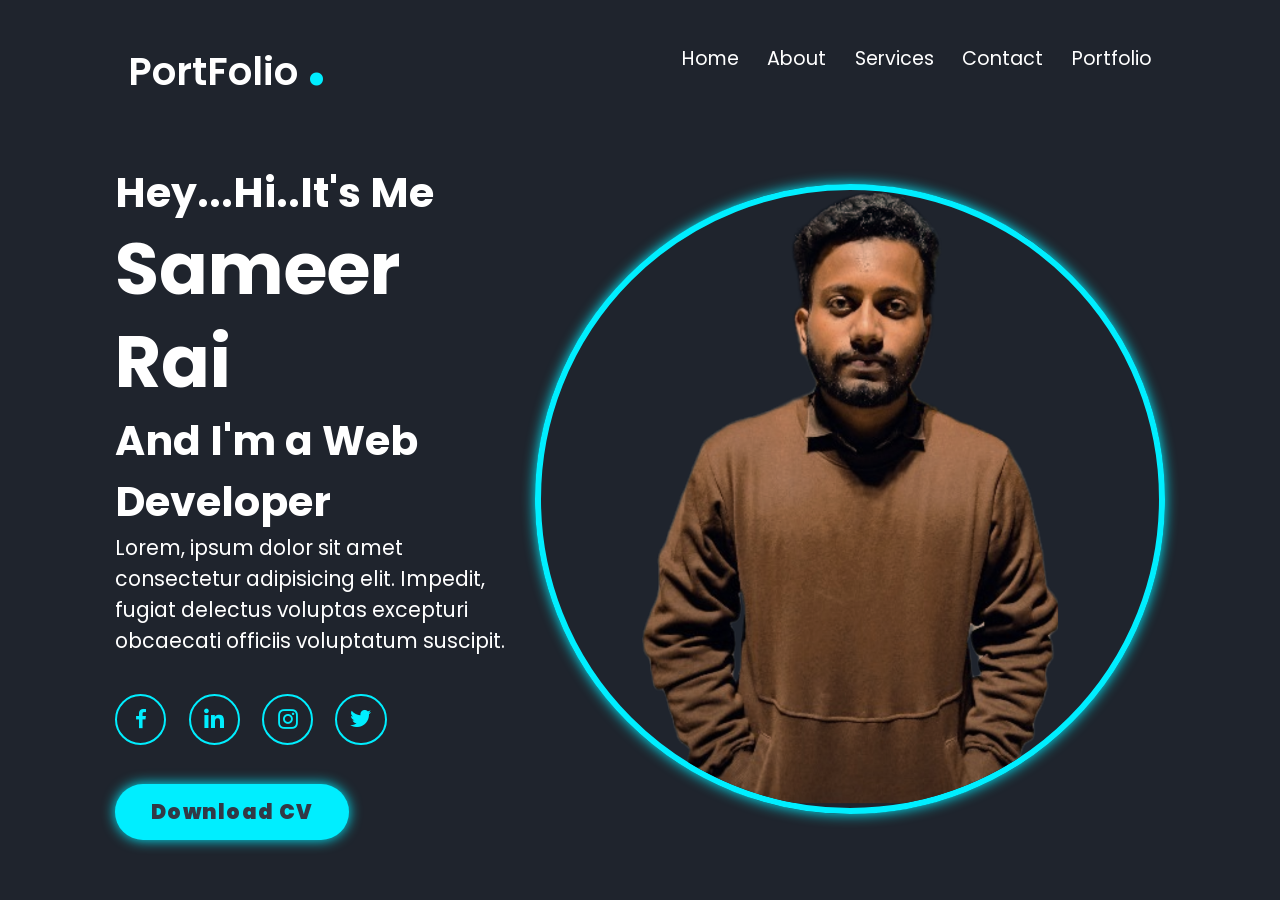
==== portfolio.html @ 35c37661 "Firstcommit" ====
<!DOCTYPE html>
<html lang="en">

<head>
    <meta charset="UTF-8">
    <meta http-equiv="X-UA-Compatible" content="IE=edge">
    <meta name="viewport" content="width=device-width, initial-scale=1.0">
    <title>Portfolio.</title>

    <!-- box icons -->
    <link href='https://unpkg.com/boxicons@2.1.4/css/boxicons.min.css' rel='stylesheet'>

    <!-- custom css -->
    <link rel="stylesheet" href="portfolio.css">
</head>

<body>
    <!-- Header design -->
    <header class="header">
        <a href="#" class="logo">PortFolio <p>.</p></a>

        <i class='bx bx-menu' id="menu-icon"></i>
        <nav class="navbar">
            <a href="#home">Home</a>
            <a href="#about">About</a>
            <a href="#services">Services</a>
            <a href="#contact">Contact</a>
            <a href="#portfolio">Portfolio</a>

        </nav>
    </header>


    <!-- Home section design -->

    <section class="home" id="home">
        <div class="home-content">
            <h3>Hey...Hi..It's Me</h3>
            <h1>Sameer Rai</h1>
            <h3>And I'm a <span>Web Developer</span></h3>
            <p>Lorem, ipsum dolor sit amet consectetur adipisicing elit. Impedit, fugiat delectus voluptas excepturi
                obcaecati officiis voluptatum suscipit.</p>

            <div class="social-media">
                <a href="#"><i class='bx bxl-facebook'></i></a>
                <a href="#"><i class='bx bxl-linkedin'></i></a>
                <a href="#"><i class='bx bxl-instagram'></i></a>
                <a href="#"><i class='bx bxl-twitter'></i></a>
            </div>
            <a href="#" class="btn" >Download CV</a>
        </div>
        <div class="home-img">
            <img src="images\My project-1.png" alt="">
        </div>
    </section>
</body>

</html>
---- portfolio.css ----
@import url('https://fonts.googleapis.com/css2?family=Poppins:wght@200&display=swap');





* {
    margin: 0;
    padding: 0;
    box-sizing: border-box;
    text-decoration: none;
    border: none;
    outline: smooth;
    scroll-behavior: smooth;
    font-family: 'Poppins', sans-serif;
}

:root {
    --bg-color: #1f242d;
    --second-bg-color: #323946;
    --text-color: #fff;
    --main-color: #0ef;
}

html {
    font-size: 80%;
    overflow: hidden;
}

body {
    background: var(--bg-color);
    color: var(--text-color);
}

section{
    min-height: 100vh;
    padding: 10rem 9% 2rem;
}

.header {
    position: fixed;
    top: 0;
    left: 0;
    width: 100%;
    padding: 0 10%;
    background: var(--bg-color);
    display: flex;
    justify-content: space-between;
    align-items: center;
    z-index: 100;
}

.logo{
    font-size: 3rem;
    color: var(--text-color);
    font-weight: 600;
    cursor: pointer;
    transition: 0.5s;
}
.logo p{
    display: inline;
    font-size: 6rem;
    color: var(--main-color);
}

.navbar a{
    font-size: 1.5rem;
    color: var(--text-color);
    margin-left: 4 rem;
    padding-left: 2rem;
    transition: 0.5s;

}

.navbar a:hover{
    color: var(--main-color);
   
}

#menu-icon{
    font-size: 3rem;
    color: var(--text-color);
    display: none;
}


.home{
    display: flex;
    justify-content: center;
    align-items: center;
}
.home-img img{
    width: 70vh;
    border: 6px solid var(--main-color);
    border-radius: 50%;
    margin-left: 2rem;
    box-shadow: 0 0 1rem var(--main-color);
}

.home-content h3{
    font-size: 3.2rem;
    font-weight: 700;

}
.home-content h1{
    font-size: 5.6rem;
    font-weight: 700;
    line-height: 1.3;
}
.home-content p{
    font-size: 1.6rem;
    text-decoration-style: double;
    
}
.social-media a{
    display: inline-flex;
    justify-content: center;
    align-items: center;
    width: 4rem;
    height: 4rem;
    background: transparent;
    border: 2px solid var(--main-color);
    border-radius: 50%;
    font-size: 2rem;
    color: var(--main-color);
    margin: 3rem 1.5rem 3rem 0;
    transition: 0.5s ease;
}

.social-media a:hover{
    background-color: var(--main-color);
    color: var(--second-bg-color);
    box-shadow: 0 0 1rem var(--main-color);
}

.btn{
    display: inline-block;
    background-color: var(--main-color);
    padding: 1rem 2.8rem;
    border-radius: 4rem;
    box-shadow: 0 0 1rem var(--main-color);
    font-size: 1.6rem;
    color: var(--second-bg-color);
    letter-spacing: .1rem;
    font-weight: 900;
}
.btn:hover{
    box-shadow: none;
}
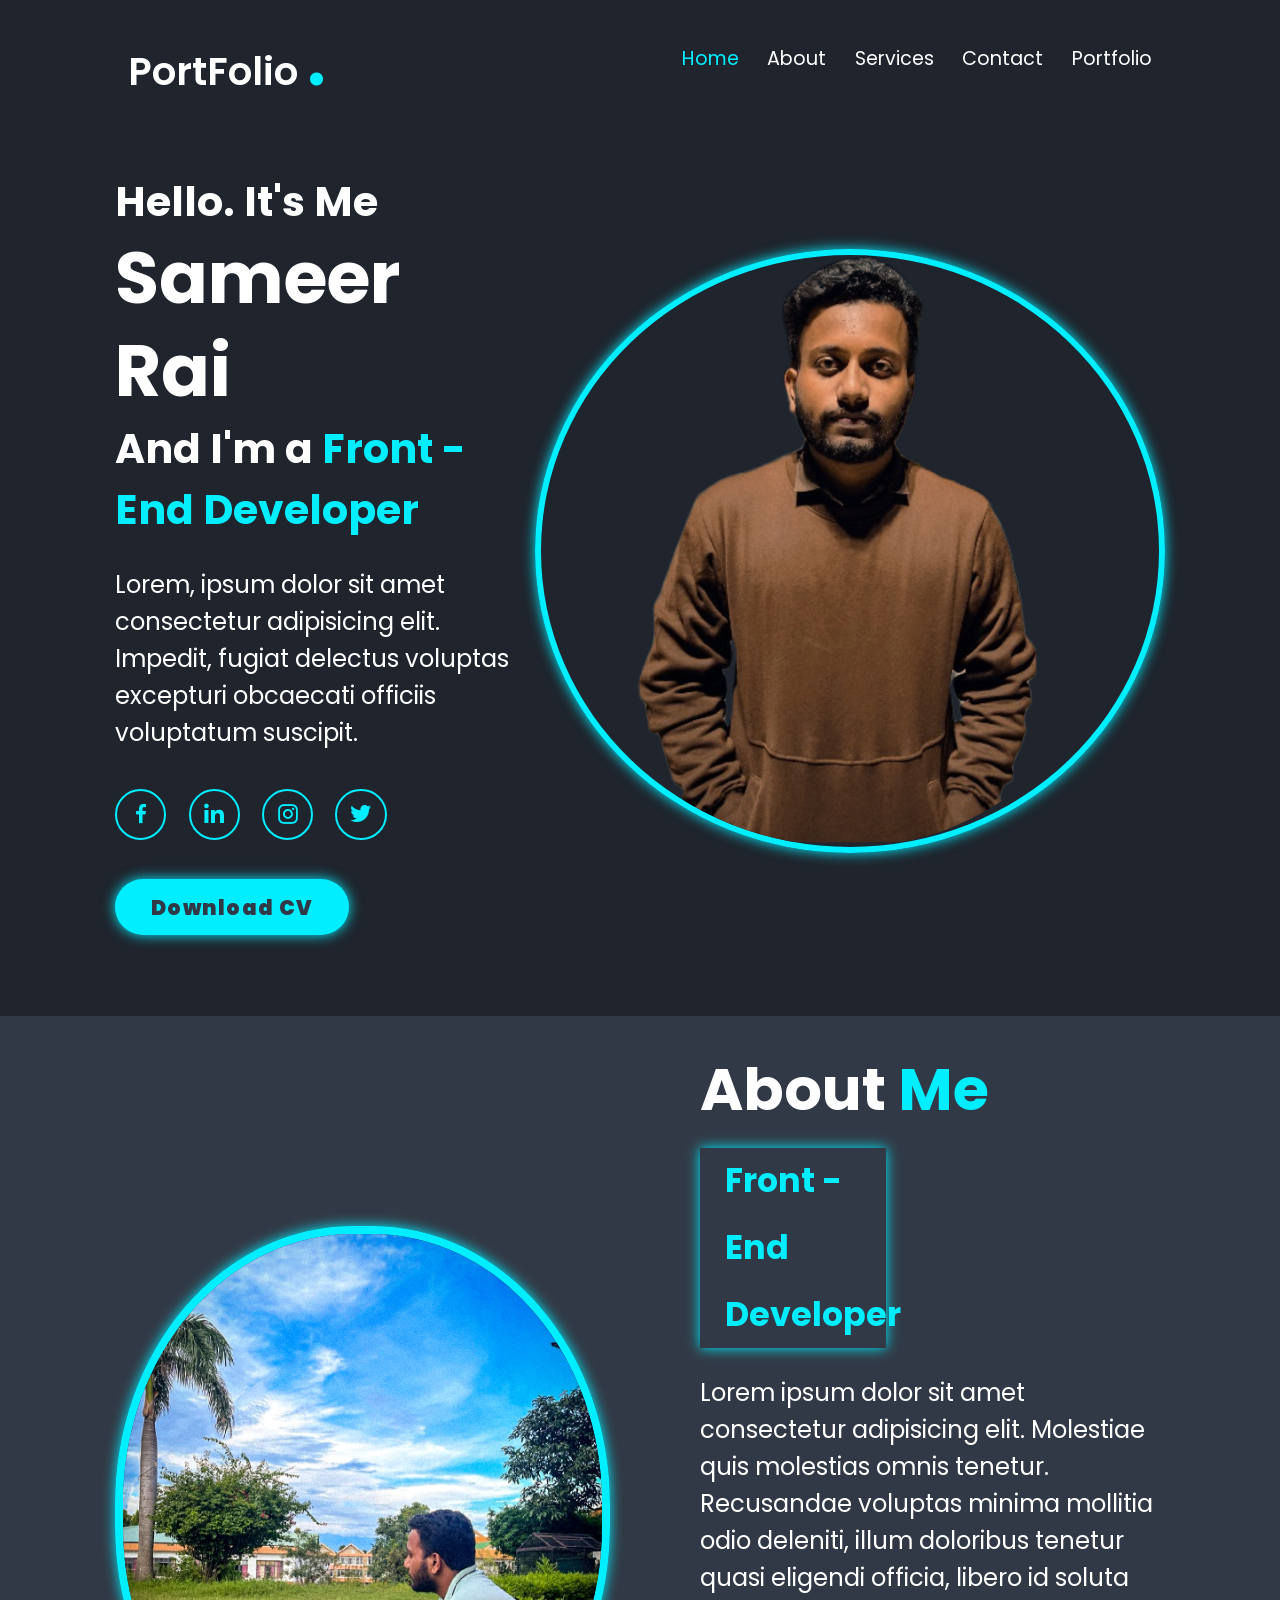
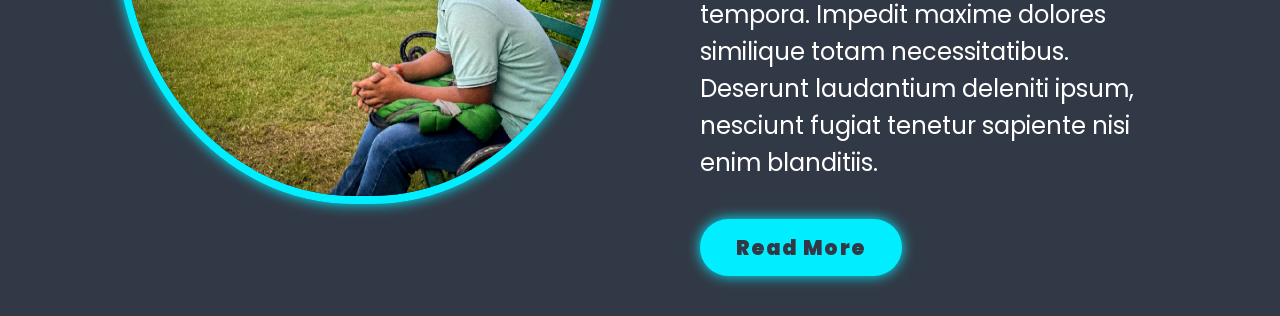
==== commit db2bdb72: "about commit" ====
--- a/portfolio.html
+++ b/portfolio.html
@@ -21,7 +21,7 @@
 
         <i class='bx bx-menu' id="menu-icon"></i>
         <nav class="navbar">
-            <a href="#home">Home</a>
+            <a href="#home" class = "active">Home</a>
             <a href="#about">About</a>
             <a href="#services">Services</a>
             <a href="#contact">Contact</a>
@@ -35,9 +35,9 @@
 
     <section class="home" id="home">
         <div class="home-content">
-            <h3>Hey...Hi..It's Me</h3>
+            <h3>Hello. It's Me</h3>
             <h1>Sameer Rai</h1>
-            <h3>And I'm a <span>Web Developer</span></h3>
+            <h3>And I'm a <span>Front - End Developer</span></h3>
             <p>Lorem, ipsum dolor sit amet consectetur adipisicing elit. Impedit, fugiat delectus voluptas excepturi
                 obcaecati officiis voluptatum suscipit.</p>
 
@@ -53,6 +53,21 @@
             <img src="images\My project-1.png" alt="">
         </div>
     </section>
+
+
+
+    <!-- about section -->
+    <section class="about" id="about">
+        <div class="about-img">
+            <img src="images\My-project-2.jpg" alt="">
+        </div>
+        <div class="about-content">
+            <h2 class="heading">About <span>Me</span></h2>
+            <h3>Front - End Developer</h3>
+            <p>Lorem ipsum dolor sit amet consectetur adipisicing elit. Molestiae quis molestias omnis tenetur. Recusandae voluptas minima mollitia odio deleniti, illum doloribus tenetur quasi eligendi officia, libero id soluta tempora. Impedit maxime dolores similique totam necessitatibus. Deserunt laudantium deleniti ipsum, nesciunt fugiat tenetur sapiente nisi enim blanditiis.</p>
+            <a href="#" class = "btn"> Read More</a>
+        </div>
+    </section>
 </body>
 
 </html>
--- a/portfolio.css
+++ b/portfolio.css
@@ -1,8 +1,4 @@
-
-  @import url('https://fonts.googleapis.com/css2?family=Poppins:wght@200&display=swap');
-
-
-
+@import url('https://fonts.googleapis.com/css2?family=Poppins:wght@200&display=swap');
 
 
 * {
@@ -25,7 +21,7 @@
 
 html {
     font-size: 80%;
-    overflow: hidden;
+    overflow: auto;
 }
 
 body {
@@ -33,13 +29,13 @@
     color: var(--text-color);
 }
 
-section{
+section {
     min-height: 100vh;
-    padding: 10rem 9% 2rem;
+    padding: 0 9% 2rem;
 }
 
 .header {
-    position: fixed;
+    position: sticky;
     top: 0;
     left: 0;
     width: 100%;
@@ -51,20 +47,21 @@
     z-index: 100;
 }
 
-.logo{
+.logo {
     font-size: 3rem;
     color: var(--text-color);
     font-weight: 600;
     cursor: pointer;
     transition: 0.5s;
 }
-.logo p{
+
+.logo p {
     display: inline;
     font-size: 6rem;
     color: var(--main-color);
 }
 
-.navbar a{
+.navbar a {
     font-size: 1.5rem;
     color: var(--text-color);
     margin-left: 4 rem;
@@ -73,68 +70,84 @@
 
 }
 
-.navbar a:hover{
-    color: var(--main-color);
-   
-}
-
-#menu-icon{
+.navbar a:hover,
+.navbar a.active {
+    color: var(--main-color);
+
+}
+
+#menu-icon {
     font-size: 3rem;
     color: var(--text-color);
     display: none;
 }
 
 
-.home{
+.home {
     display: flex;
     justify-content: center;
     align-items: center;
 }
-.home-img img{
+
+.home-img img {
     width: 70vh;
     border: 6px solid var(--main-color);
     border-radius: 50%;
     margin-left: 2rem;
     box-shadow: 0 0 1rem var(--main-color);
-}
-
-.home-content h3{
+    padding-right: 2rem;
+    transition: 0.1s;
+}
+
+.home-content h3 {
     font-size: 3.2rem;
     font-weight: 700;
 
 }
-.home-content h1{
+
+span {
+    color: var(--main-color);
+}
+
+.home-content h3:nth-of-type(2) {
+    margin-bottom: 2rem;
+
+}
+
+.home-content h1 {
     font-size: 5.6rem;
     font-weight: 700;
     line-height: 1.3;
 }
-.home-content p{
-    font-size: 1.6rem;
-    text-decoration-style: double;
-    
-}
-.social-media a{
+
+.home-content p {
+    font-size: 1.9rem;
+    text-emphasis-style: bolder;
+
+}
+
+.social-media a {
     display: inline-flex;
     justify-content: center;
     align-items: center;
     width: 4rem;
     height: 4rem;
     background: transparent;
-    border: 2px solid var(--main-color);
+    border: .2rem solid var(--main-color);
     border-radius: 50%;
     font-size: 2rem;
     color: var(--main-color);
     margin: 3rem 1.5rem 3rem 0;
-    transition: 0.5s ease;
-}
-
-.social-media a:hover{
+    transition: 0.2s ease;
+}
+
+.social-media a:hover {
     background-color: var(--main-color);
     color: var(--second-bg-color);
     box-shadow: 0 0 1rem var(--main-color);
 }
 
-.btn{
+.btn {
     display: inline-block;
     background-color: var(--main-color);
     padding: 1rem 2.8rem;
@@ -144,7 +157,51 @@
     color: var(--second-bg-color);
     letter-spacing: .1rem;
     font-weight: 900;
-}
-.btn:hover{
+    transition: .3s;
+}
+
+.btn:hover {
     box-shadow: none;
 }
+
+
+.about {
+    display: flex;
+    justify-content: center;
+    align-items: center;
+    gap: 2rem;
+    background: var(--second-bg-color);
+}
+
+.about-img img{
+    width: 55vh;
+    border: .7rem solid var(--main-color);
+    border-radius: 48%;
+    margin-top: 10rem;
+    margin-right: 5rem;
+    box-shadow: 0 0 1rem var(--main-color);
+}
+
+.heading{
+    text-align: center;
+    font-size: 4.6rem;
+}
+
+.about-content h2{
+    text-align: left;
+    line-height: 2;
+    transition: .5s;
+}
+.about-content h3{
+    font-size: 2.6rem;
+    color: var(--main-color);
+    width: 40%;
+    padding-left: 2rem;
+    line-height: 2;
+    box-shadow: 0 0 1rem var(--main-color);
+    transition: .5s;
+}
+.about-content p{
+    font-size: 1.9rem;
+    margin: 2rem 0 3rem;
+}
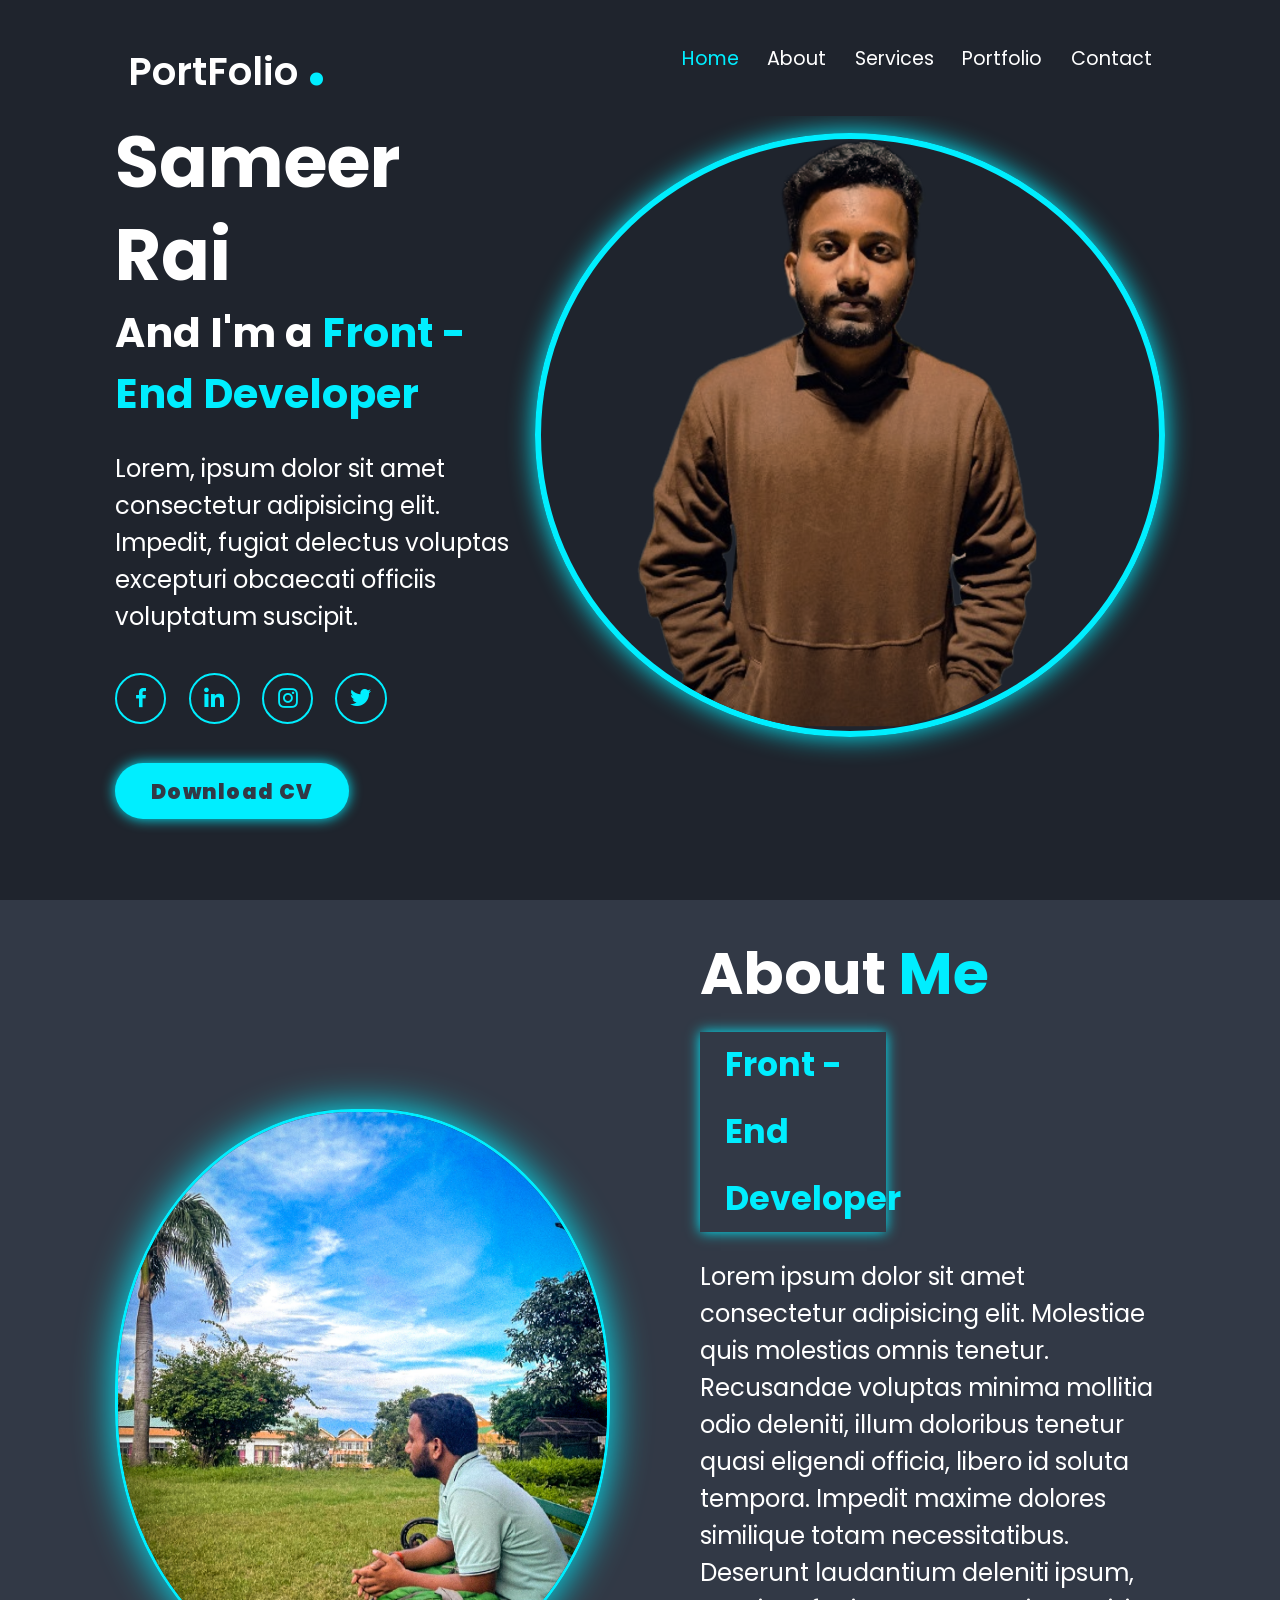
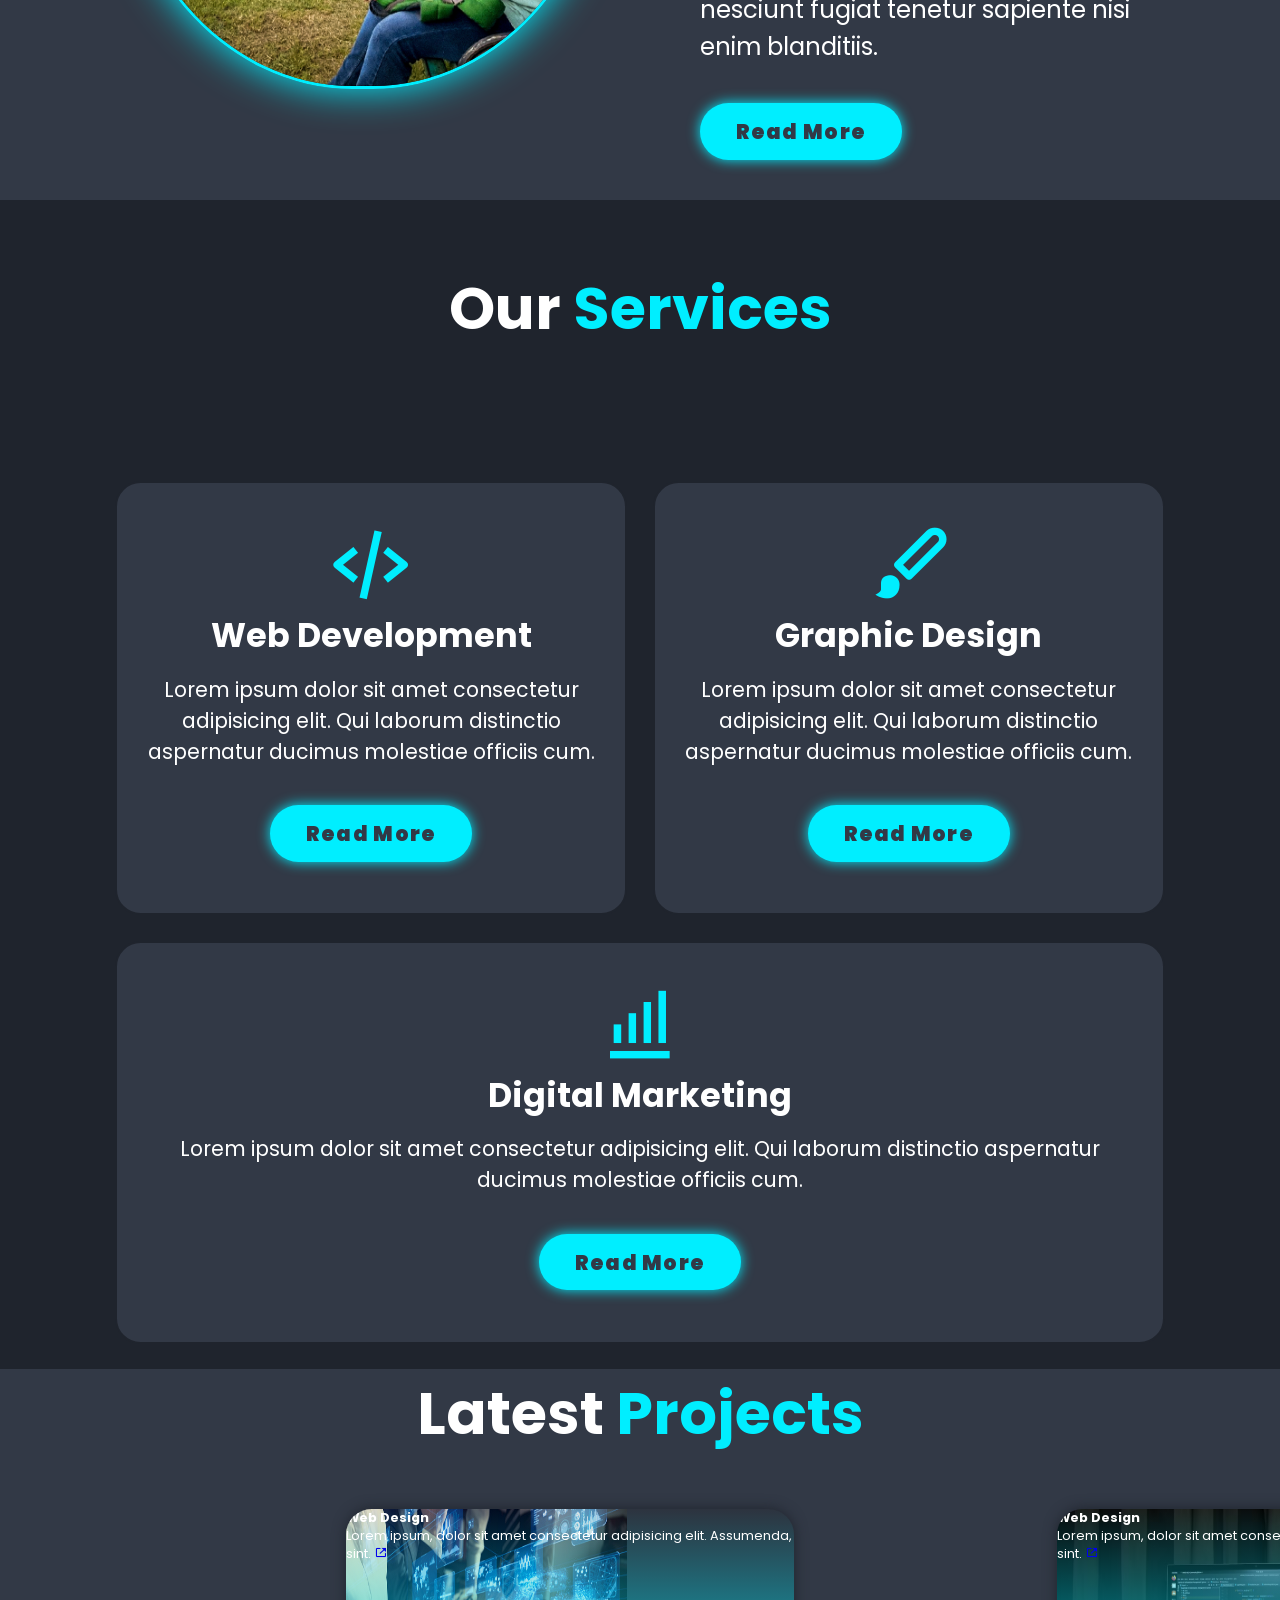
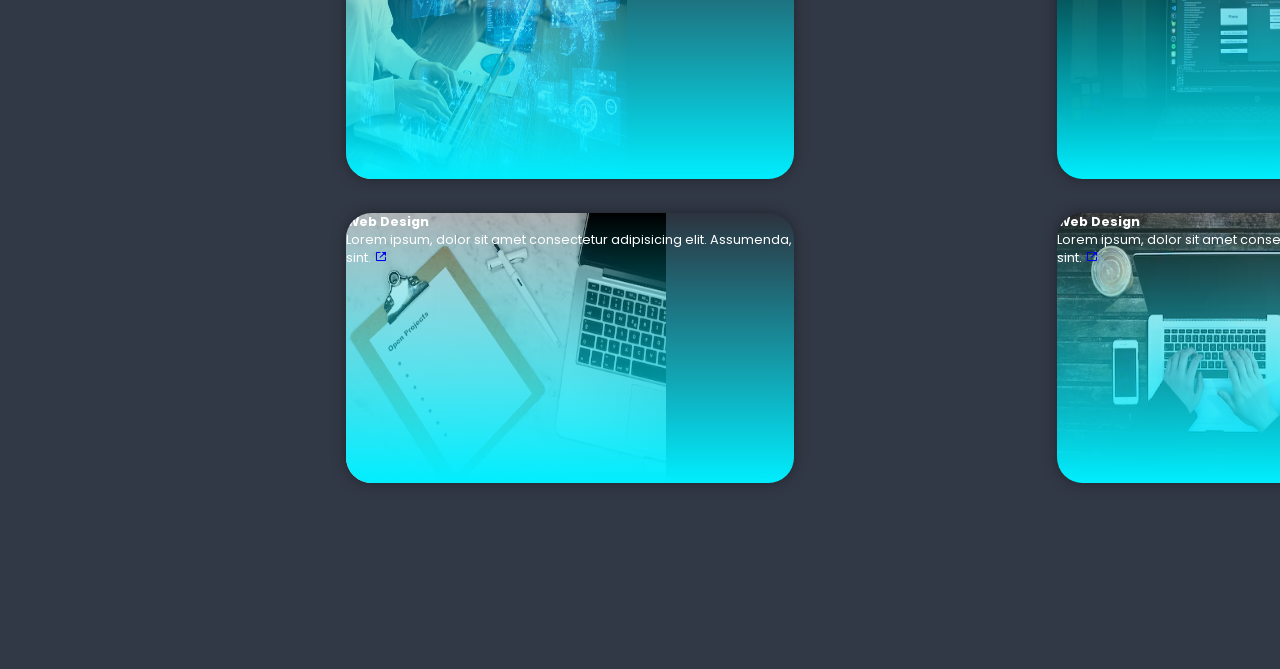
==== commit 2e3415c9: "about commit" ====
--- a/portfolio.html
+++ b/portfolio.html
@@ -24,8 +24,8 @@
             <a href="#home" class = "active">Home</a>
             <a href="#about">About</a>
             <a href="#services">Services</a>
+            <a href="#portfolio">Portfolio</a>
             <a href="#contact">Contact</a>
-            <a href="#portfolio">Portfolio</a>
 
         </nav>
     </header>
@@ -68,6 +68,85 @@
             <a href="#" class = "btn"> Read More</a>
         </div>
     </section>
+
+
+    <!-- services section -->
+
+    <section class="services" id="services">
+        <h2 class="heading">Our <span>Services</span></h2>
+
+        <div class="services-container">
+            <div class="services-box">
+                <i class = 'bx bx-code-alt' ></i>
+                <h3>Web Development</h3>
+                <p>Lorem ipsum dolor sit amet consectetur adipisicing elit. Qui laborum distinctio aspernatur ducimus molestiae officiis cum.</p>
+                <a href="#" class = "btn">Read More</a>
+
+            </div>
+
+            <div class="services-box">
+                <i class = 'bx bxs-paint' ></i>
+                <h3>Graphic Design</h3>
+                <p>Lorem ipsum dolor sit amet consectetur adipisicing elit. Qui laborum distinctio aspernatur ducimus molestiae officiis cum.</p>
+                <a href="#" class = "btn">Read More</a>
+
+            </div>
+
+            <div class="services-box">
+                <i class = 'bx bx-bar-chart-alt' ></i>
+                <h3>Digital Marketing</h3>
+                <p>Lorem ipsum dolor sit amet consectetur adipisicing elit. Qui laborum distinctio aspernatur ducimus molestiae officiis cum.</p>
+                <a href="#" class = "btn">Read More</a>
+
+            </div>
+        </div>
+    </section>
+
+    <!-- portfolio section design -->
+    <section class="portfolio" id="portfolio">
+        <h2 class="heading">Latest <span>Projects</span></h2>
+        <div class="portfolio-container">
+            <div class="portfolio-box" id = "portfolio-box-1">
+                <img src="images\1.jpg" alt="">
+                <div class="portfolio-layer">
+                    <h4>Web Design</h4>
+                    <p>Lorem ipsum, dolor sit amet consectetur adipisicing elit. Assumenda, sint.
+                        <a href="#"><i class='bx bx-link-external'></i></a>
+                    </p>
+                </div>
+            </div>
+
+            <div class="portfolio-box" id = "portfolio-box-2">
+                <img src="images\2.png" alt="">
+                <div class="portfolio-layer">
+                    <h4>Web Design</h4>
+                    <p>Lorem ipsum, dolor sit amet consectetur adipisicing elit. Assumenda, sint.
+                        <a href="#"><i class='bx bx-link-external'></i></a>
+                    </p>
+                </div>
+            </div>
+
+            <div class="portfolio-box" id = "portfolio-box-3">
+                <img src="images\3.png" alt="">
+                <div class="portfolio-layer">
+                    <h4>Web Design</h4>
+                    <p>Lorem ipsum, dolor sit amet consectetur adipisicing elit. Assumenda, sint.
+                        <a href="#"><i class='bx bx-link-external'></i></a>
+                    </p>
+                </div>
+            </div>
+
+            <div class="portfolio-box" id = "portfolio-box-4">
+                <img src="images\4.jpg" alt="">
+                <div class="portfolio-layer">
+                    <h4>Web Design</h4>
+                    <p>Lorem ipsum, dolor sit amet consectetur adipisicing elit. Assumenda, sint.
+                        <a href="#"><i class='bx bx-link-external'></i></a>
+                    </p>
+                </div>
+            </div>
+        </div>
+    </section>
 </body>
 
 </html>
--- a/portfolio.css
+++ b/portfolio.css
@@ -35,7 +35,7 @@
 }
 
 .header {
-    position: sticky;
+    position: absolute;
     top: 0;
     left: 0;
     width: 100%;
@@ -94,7 +94,7 @@
     border: 6px solid var(--main-color);
     border-radius: 50%;
     margin-left: 2rem;
-    box-shadow: 0 0 1rem var(--main-color);
+    box-shadow: 0 0 2rem var(--main-color);
     padding-right: 2rem;
     transition: 0.1s;
 }
@@ -175,11 +175,11 @@
 
 .about-img img{
     width: 55vh;
-    border: .7rem solid var(--main-color);
+    border: .3rem solid var(--main-color);
     border-radius: 48%;
     margin-top: 10rem;
     margin-right: 5rem;
-    box-shadow: 0 0 1rem var(--main-color);
+    box-shadow: 0 0 3rem var(--main-color);
 }
 
 .heading{
@@ -205,3 +205,97 @@
     font-size: 1.9rem;
     margin: 2rem 0 3rem;
 }
+.services h2{
+    margin-top: 5rem;
+}
+
+.services-container{
+    margin-top: 10rem;
+    display: flex;
+    justify-content: center;
+    align-items: center;
+    flex-wrap: wrap;
+    gap: 2rem;
+
+}
+
+.services-container .services-box{
+    flex: 1 1 30rem;
+    background: var(--second-bg-color);
+    padding: 3rem 2rem 4rem;
+    border-radius: 2rem;
+    text-align: center;
+    border: .2rem solid var(--bg-color);
+}
+
+.services-container .services-box:hover{
+    border-color: var(--main-color);
+    transform: scale(1.02);
+    transition: .2s;
+}
+
+.services-box i{
+    font-size: 7rem;
+    color: var(--main-color);
+}
+.services-box h3{
+    font-size: 2.6rem;
+}
+.services-box p{
+    font-size: 1.6rem;
+    margin: 1rem 0 3rem;
+}
+
+.portfolio{
+    background: var(--second-bg-color);
+}
+.portfolio h2{
+    position: relative;
+    margin-bottom: 4rem;
+}
+
+.portfolio-container{
+    display: grid;
+    grid-template-columns: repeat(2, 1fr);
+    align-items: center;
+    gap: 2.6rem;
+}
+
+.portfolio-container .portfolio-box{
+    margin-left: 18rem;
+    width: 35rem;
+    position: relative;
+    border-radius: 2rem;
+    box-shadow: 0 0 1rem var(--bg-color);
+    overflow: hidden; 
+    display: flex;
+}
+/* .portfolio-box img{
+    width: 100%;
+} */
+#portfolio-box-1 img{
+    width: 22vw;
+    height: 30vh;
+}
+#portfolio-box-2 img{
+    width: 25vw;
+    height: 30vh;
+}
+#portfolio-box-3 img{
+    width: 25vw;
+    height: 30vh;
+}
+#portfolio-box-4 img{
+    width: 25vw;
+    height: 30vh;
+}
+
+
+.portfolio-layer{
+    position: absolute;
+    bottom: 0;
+    left: 0;
+    width: 100%;
+    height: 100%;
+    background: linear-gradient(rgba(0,0,0,.1), var(--main-color));
+}
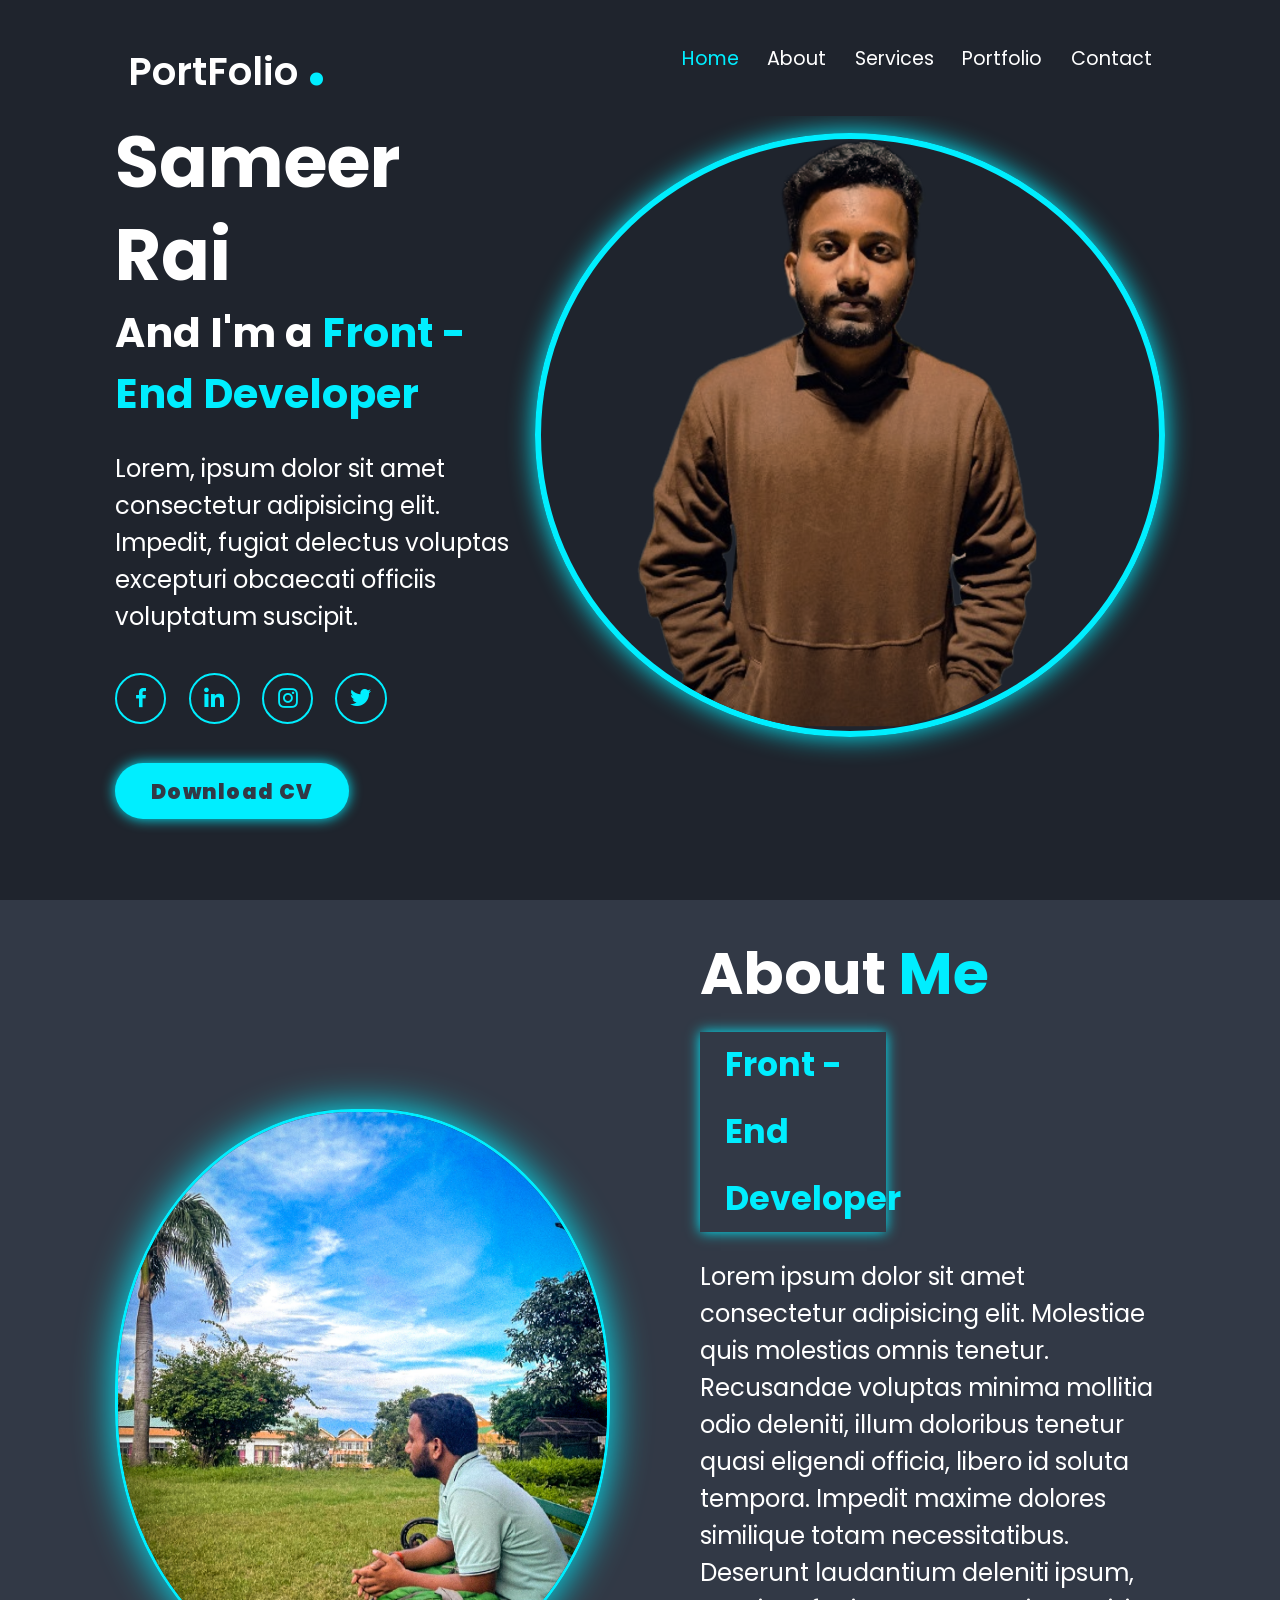
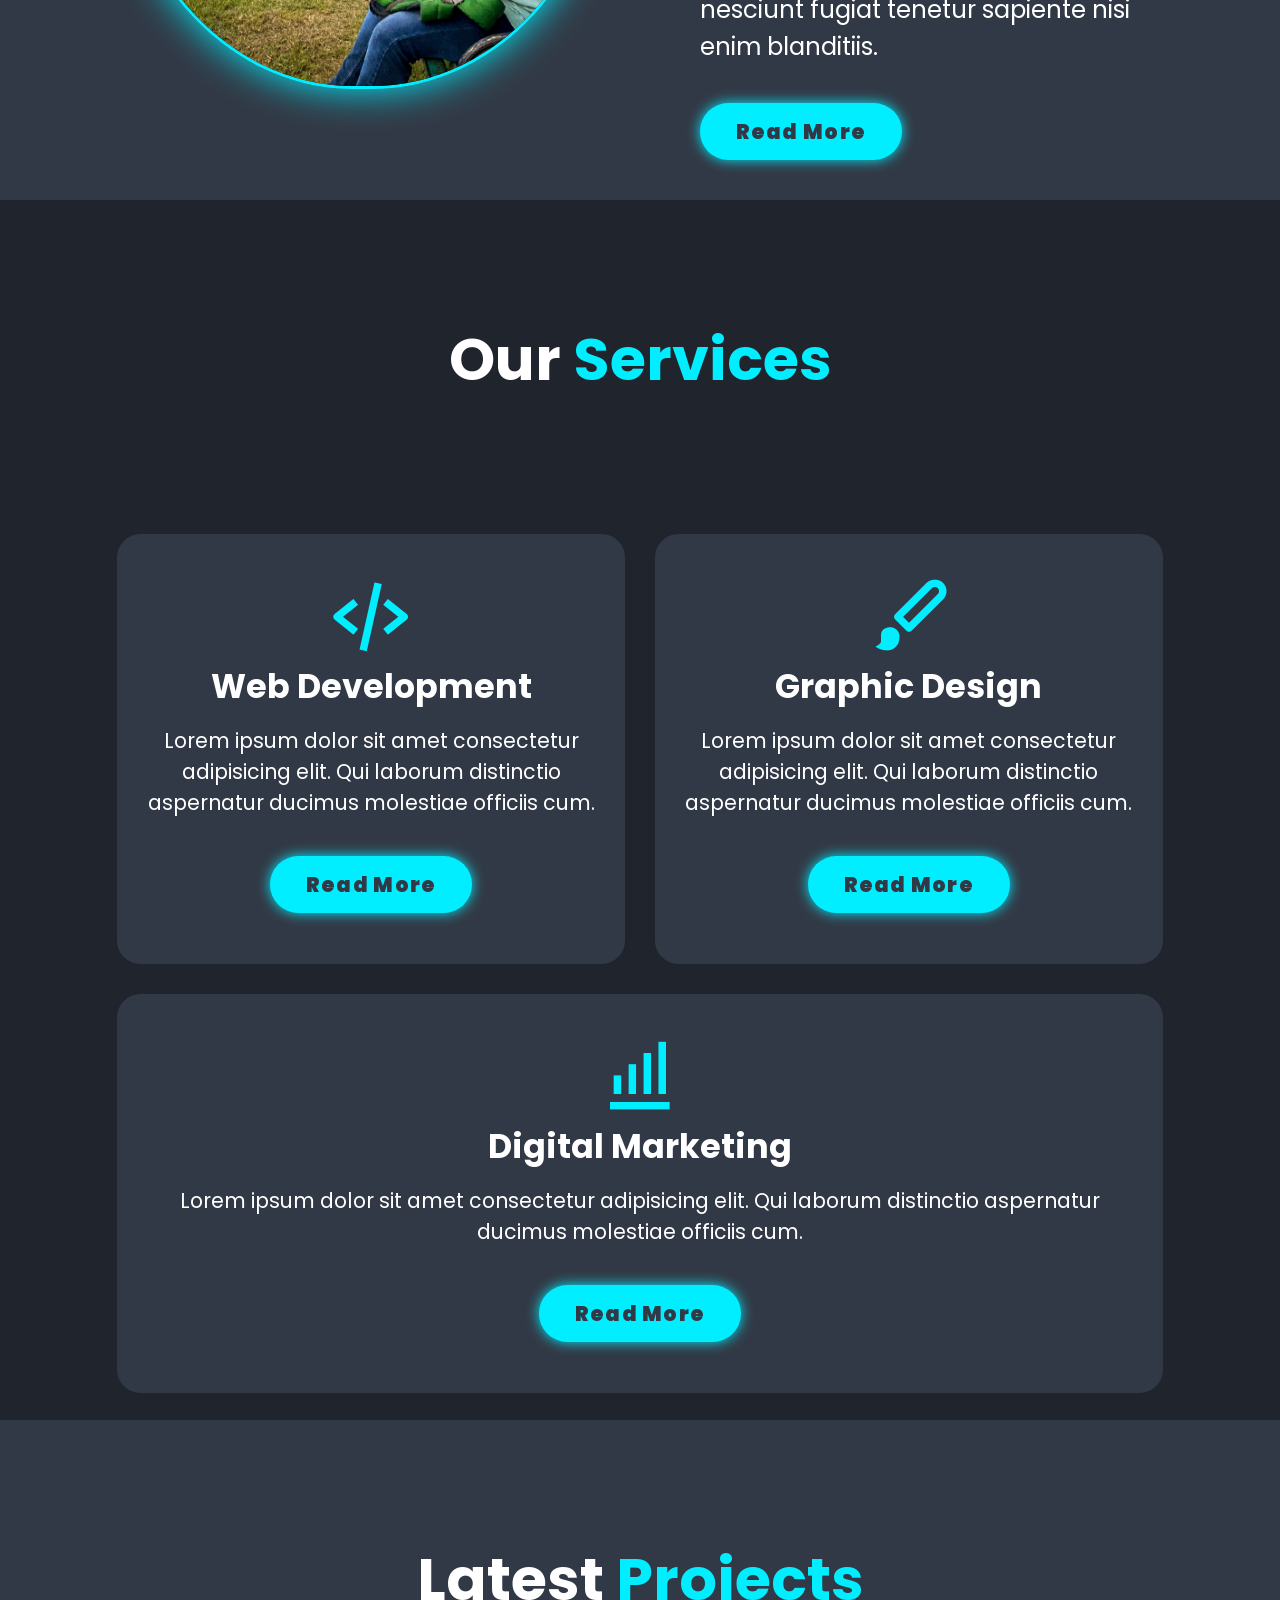
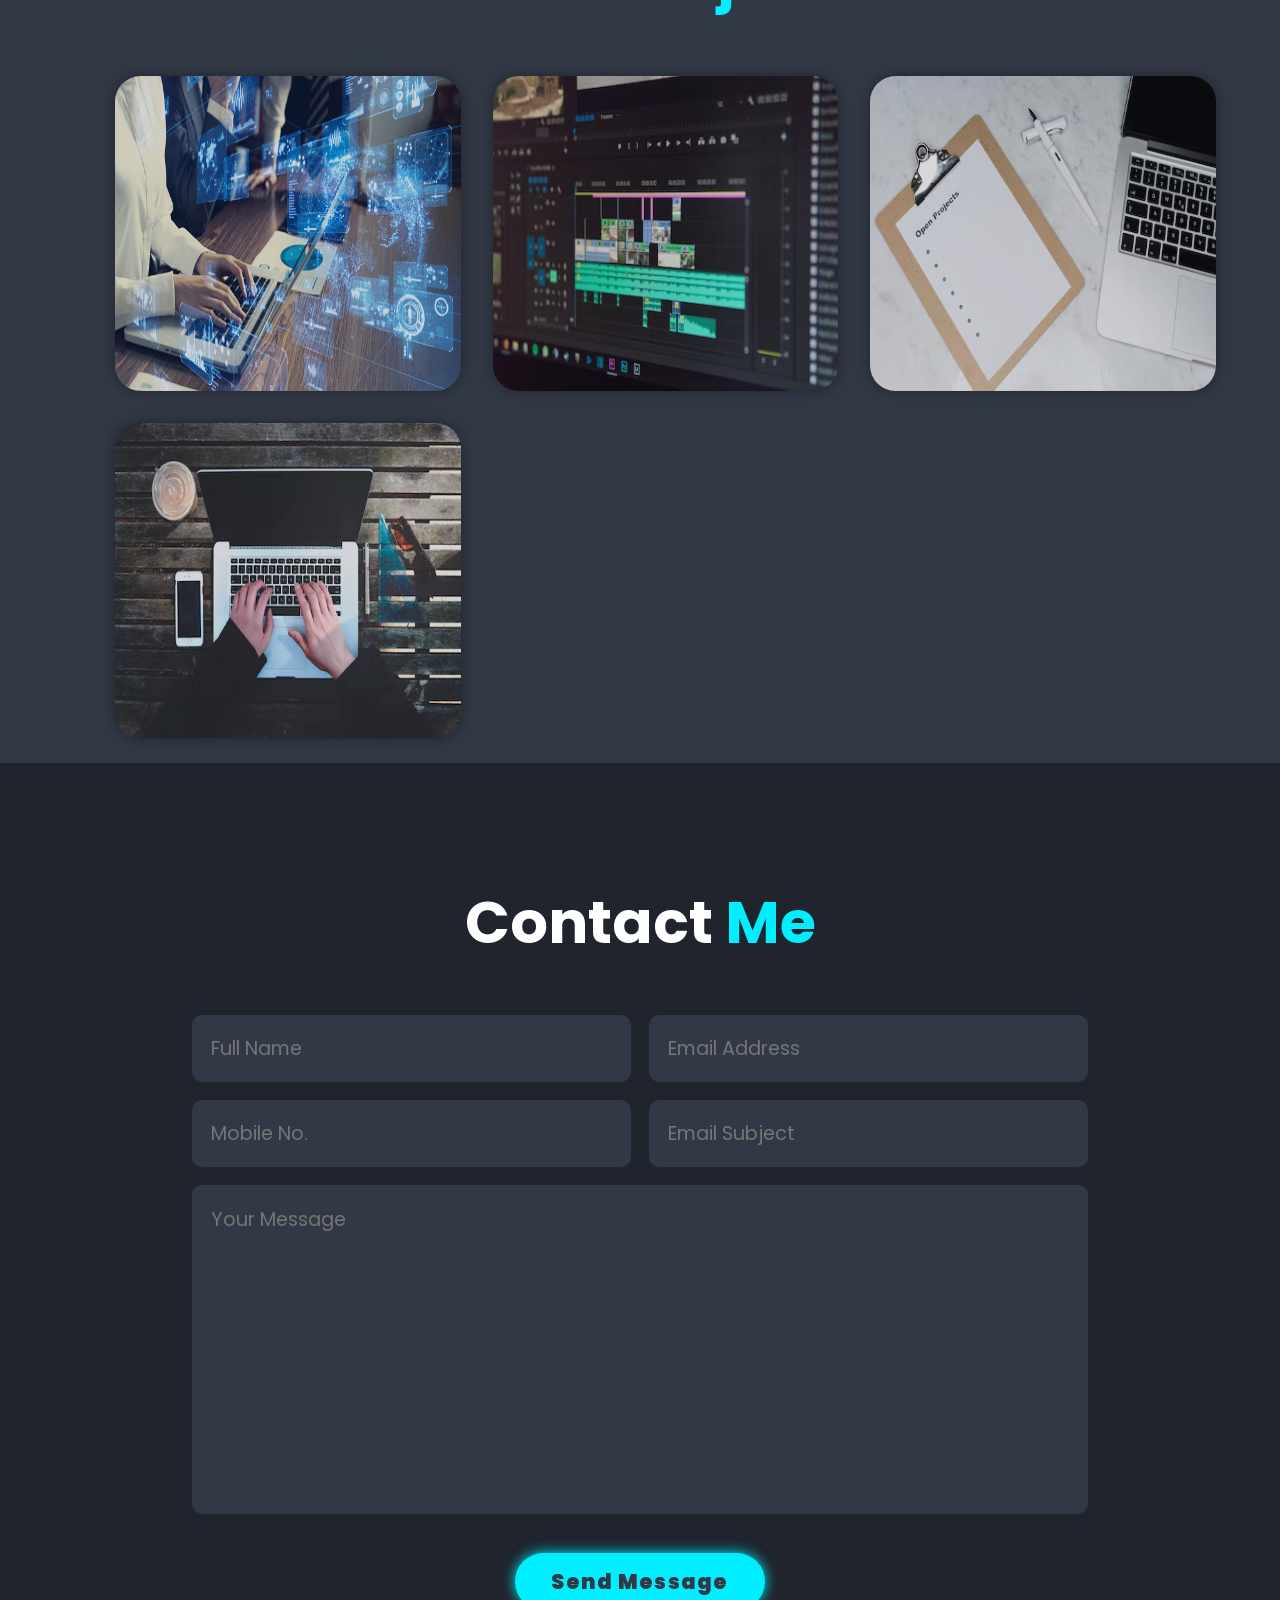
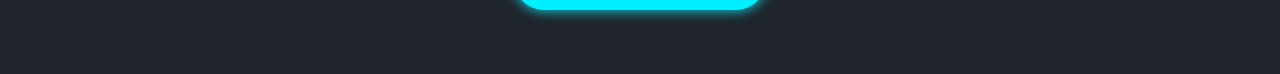
==== commit 8ed884d5: "contact commit" ====
--- a/portfolio.html
+++ b/portfolio.html
@@ -105,14 +105,15 @@
     <!-- portfolio section design -->
     <section class="portfolio" id="portfolio">
         <h2 class="heading">Latest <span>Projects</span></h2>
+
         <div class="portfolio-container">
             <div class="portfolio-box" id = "portfolio-box-1">
                 <img src="images\1.jpg" alt="">
                 <div class="portfolio-layer">
                     <h4>Web Design</h4>
-                    <p>Lorem ipsum, dolor sit amet consectetur adipisicing elit. Assumenda, sint.
+                    <p>Lorem ipsum, dolor sit amet consectetur adipisicing elit. Assumenda, sint.</p>
                         <a href="#"><i class='bx bx-link-external'></i></a>
-                    </p>
+                    
                 </div>
             </div>
 
@@ -120,9 +121,9 @@
                 <img src="images\2.png" alt="">
                 <div class="portfolio-layer">
                     <h4>Web Design</h4>
-                    <p>Lorem ipsum, dolor sit amet consectetur adipisicing elit. Assumenda, sint.
+                    <p>Lorem ipsum, dolor sit amet consectetur adipisicing elit. Assumenda, sint.</p>
                         <a href="#"><i class='bx bx-link-external'></i></a>
-                    </p>
+                    
                 </div>
             </div>
 
@@ -130,9 +131,9 @@
                 <img src="images\3.png" alt="">
                 <div class="portfolio-layer">
                     <h4>Web Design</h4>
-                    <p>Lorem ipsum, dolor sit amet consectetur adipisicing elit. Assumenda, sint.
+                    <p>Lorem ipsum, dolor sit amet consectetur adipisicing elit. Assumenda, sint.</p>
                         <a href="#"><i class='bx bx-link-external'></i></a>
-                    </p>
+                    
                 </div>
             </div>
 
@@ -140,13 +141,33 @@
                 <img src="images\4.jpg" alt="">
                 <div class="portfolio-layer">
                     <h4>Web Design</h4>
-                    <p>Lorem ipsum, dolor sit amet consectetur adipisicing elit. Assumenda, sint.
+                    <p>Lorem ipsum, dolor sit amet consectetur adipisicing elit. Assumenda, sint.</p>
                         <a href="#"><i class='bx bx-link-external'></i></a>
-                    </p>
+                    
                 </div>
             </div>
         </div>
     </section>
+
+
+    <!-- contact section design -->
+    <section class="contact" id="contact">
+        <h2 class="heading">Contact <span>Me</span></h2>
+        
+        <form action="#">
+            <div class="input-box">
+                <input type="text" placeholder="Full Name" >
+                <input type="email" placeholder="Email Address" >
+            </div>
+            <div class="input-box">
+                <input type="number" placeholder="Mobile No.">
+                <input type="text" placeholder="Email Subject">
+            </div>
+            <textarea name="" id="" cols="30" rows="10" placeholder="Your Message"></textarea>
+            <input type="submit" value="Send Message" class = "btn">
+        </form>
+    </section>
+
 </body>
 
 </html>
--- a/portfolio.css
+++ b/portfolio.css
@@ -21,7 +21,7 @@
 
 html {
     font-size: 80%;
-    overflow: auto;
+    overflow-x: auto;
 }
 
 body {
@@ -35,7 +35,7 @@
 }
 
 .header {
-    position: absolute;
+    position: fixed;
     top: 0;
     left: 0;
     width: 100%;
@@ -97,6 +97,12 @@
     box-shadow: 0 0 2rem var(--main-color);
     padding-right: 2rem;
     transition: 0.1s;
+}
+
+.home-img img:hover {
+    opacity: 0.3;
+    transition: 0.1s;
+    cursor: pointer;
 }
 
 .home-content h3 {
@@ -173,7 +179,7 @@
     background: var(--second-bg-color);
 }
 
-.about-img img{
+.about-img img {
     width: 55vh;
     border: .3rem solid var(--main-color);
     border-radius: 48%;
@@ -182,17 +188,24 @@
     box-shadow: 0 0 3rem var(--main-color);
 }
 
-.heading{
+.about-img img:hover {
+    opacity: 0.3;
+    transition: 0.1s;
+    cursor: pointer;
+}
+
+.heading {
     text-align: center;
     font-size: 4.6rem;
 }
 
-.about-content h2{
+.about-content h2 {
     text-align: left;
     line-height: 2;
     transition: .5s;
 }
-.about-content h3{
+
+.about-content h3 {
     font-size: 2.6rem;
     color: var(--main-color);
     width: 40%;
@@ -201,15 +214,17 @@
     box-shadow: 0 0 1rem var(--main-color);
     transition: .5s;
 }
-.about-content p{
+
+.about-content p {
     font-size: 1.9rem;
     margin: 2rem 0 3rem;
 }
-.services h2{
-    margin-top: 5rem;
-}
-
-.services-container{
+
+.services h2 {
+    padding-top: 9rem;
+}
+
+.services-container {
     margin-top: 10rem;
     display: flex;
     justify-content: center;
@@ -219,7 +234,7 @@
 
 }
 
-.services-container .services-box{
+.services-container .services-box {
     flex: 1 1 30rem;
     background: var(--second-bg-color);
     padding: 3rem 2rem 4rem;
@@ -228,74 +243,155 @@
     border: .2rem solid var(--bg-color);
 }
 
-.services-container .services-box:hover{
+.services-container .services-box:hover {
     border-color: var(--main-color);
     transform: scale(1.02);
     transition: .2s;
 }
 
-.services-box i{
+.services-box i {
     font-size: 7rem;
     color: var(--main-color);
 }
-.services-box h3{
+
+.services-box h3 {
     font-size: 2.6rem;
 }
-.services-box p{
+
+.services-box p {
     font-size: 1.6rem;
     margin: 1rem 0 3rem;
 }
 
-.portfolio{
+
+.portfolio {
     background: var(--second-bg-color);
-}
-.portfolio h2{
-    position: relative;
+    
+}
+
+.portfolio h2 {
+    padding-top: 9rem;
     margin-bottom: 4rem;
 }
 
-.portfolio-container{
+.portfolio-container {
     display: grid;
-    grid-template-columns: repeat(2, 1fr);
-    align-items: center;
-    gap: 2.6rem;
-}
-
-.portfolio-container .portfolio-box{
-    margin-left: 18rem;
-    width: 35rem;
+    grid-template-columns: repeat(3, 1fr);
+    align-items: center;
+    gap: 2.5rem;
+}
+
+.portfolio-container .portfolio-box {
     position: relative;
     border-radius: 2rem;
     box-shadow: 0 0 1rem var(--bg-color);
-    overflow: hidden; 
-    display: flex;
-}
-/* .portfolio-box img{
+    overflow: hidden;
+    display: flex;
+    flex-wrap: column;
+}
+.portfolio-box{
+
+    width: 27vw;
+    height: 35vh;
+
+}
+.portfolio-box img {
     width: 100%;
-} */
-#portfolio-box-1 img{
-    width: 22vw;
-    height: 30vh;
-}
-#portfolio-box-2 img{
-    width: 25vw;
-    height: 30vh;
-}
-#portfolio-box-3 img{
-    width: 25vw;
-    height: 30vh;
-}
-#portfolio-box-4 img{
-    width: 25vw;
-    height: 30vh;
-}
-
-
-.portfolio-layer{
+    transition: .5s ease;
+    opacity: .8;
+}
+
+.portfolio-box:hover img {
+    transform: scale(1.1);
+}
+
+
+.portfolio-box .portfolio-layer {
     position: absolute;
     bottom: 0;
     left: 0;
     width: 100%;
     height: 100%;
     background: linear-gradient(rgba(0,0,0,.1), var(--main-color));
+    display: flex;
+    justify-content: center;
+    align-items: center;
+    flex-direction: column;
+    text-align: center;
+    padding: 0 4rem;
+    transform: translateY(100%);
+    transform: .4s ease;
+}
+
+
+.portfolio-box:hover .portfolio-layer{
+
+    transform: translateY(0);
+
+}
+
+
+.portfolio-layer h4{
+    font-size: 3rem;
+}
+
+.portfolio-layer p{
+    font-size: 1.6rem;
+    margin: .3rem 0 1rem;
+}
+
+.portfolio-layer a {
+    display: inline-flex;
+    justify-content: center;
+    align-items: center;
+    width: 5rem;
+    height: 5rem;
+    background: var(--text-color);
+    border-radius: 4rem;
+}
+
+.portfolio-layer a i{
+    font-size: 1.6rem;
+    color: var(--second-bg-color);
+}
+
+
+.contact h2{
+    padding-top: 9rem;
+    margin-bottom: 3rem;
+}
+
+.contact form{
+    max-width: 70rem;
+    margin: 1rem auto;
+    text-align: center;
+    margin-bottom: 3rem;
+}
+
+.contact form .input-box{
+    display: flex;
+    justify-content: space-between;
+    flex-wrap: wrap;
+}
+.contact form .input-box input, 
+.contact form textarea{
+    width: 100%;
+    padding: 1.5rem;
+    font-size: 1.5rem;
+    color: var(--text-color);
+    background-color: var(--second-bg-color);
+    border-radius: .8rem;
+    margin: 0.7rem 0;
+}
+
+.contact form .input-box input{
+    width: 49%;
+}
+
+.contact form textarea{
+    resize: none;
+}
+.contact form .btn{
+    margin-top: 2rem;
+    cursor: pointer;
 }
